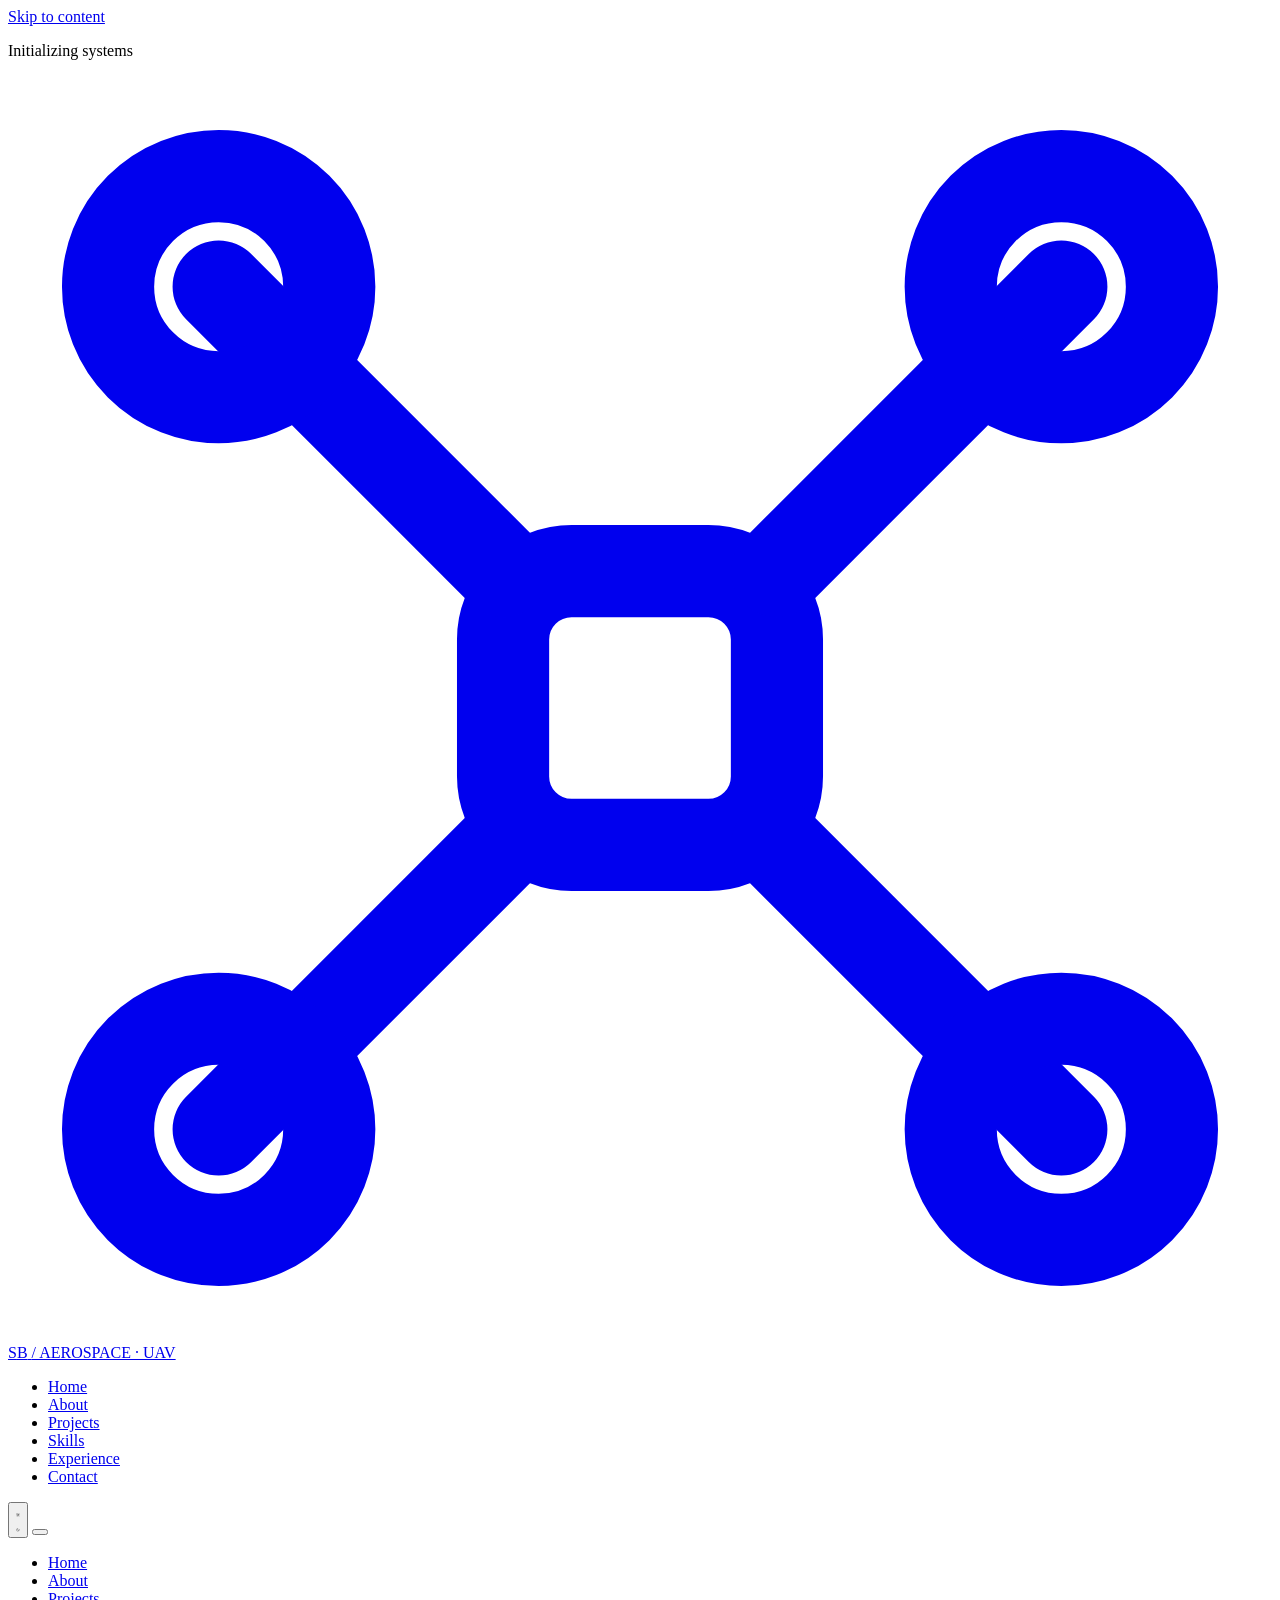
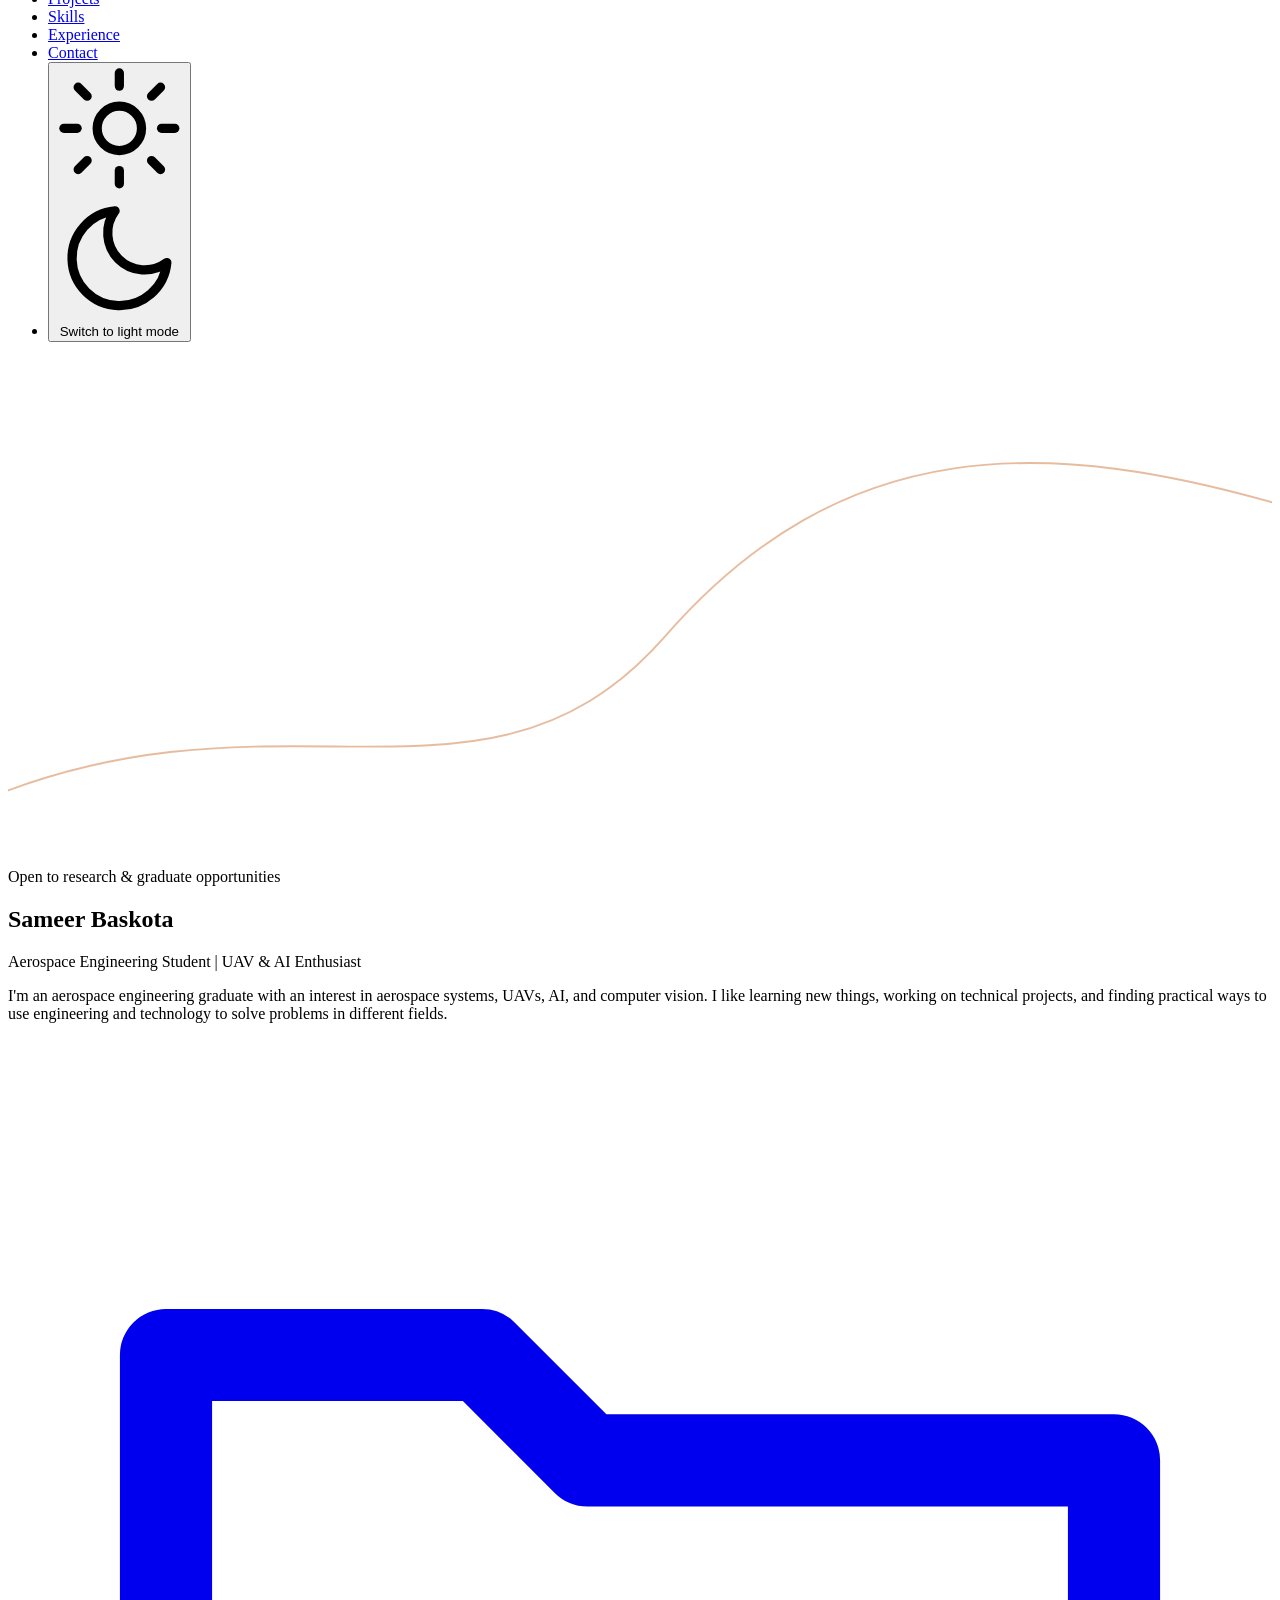
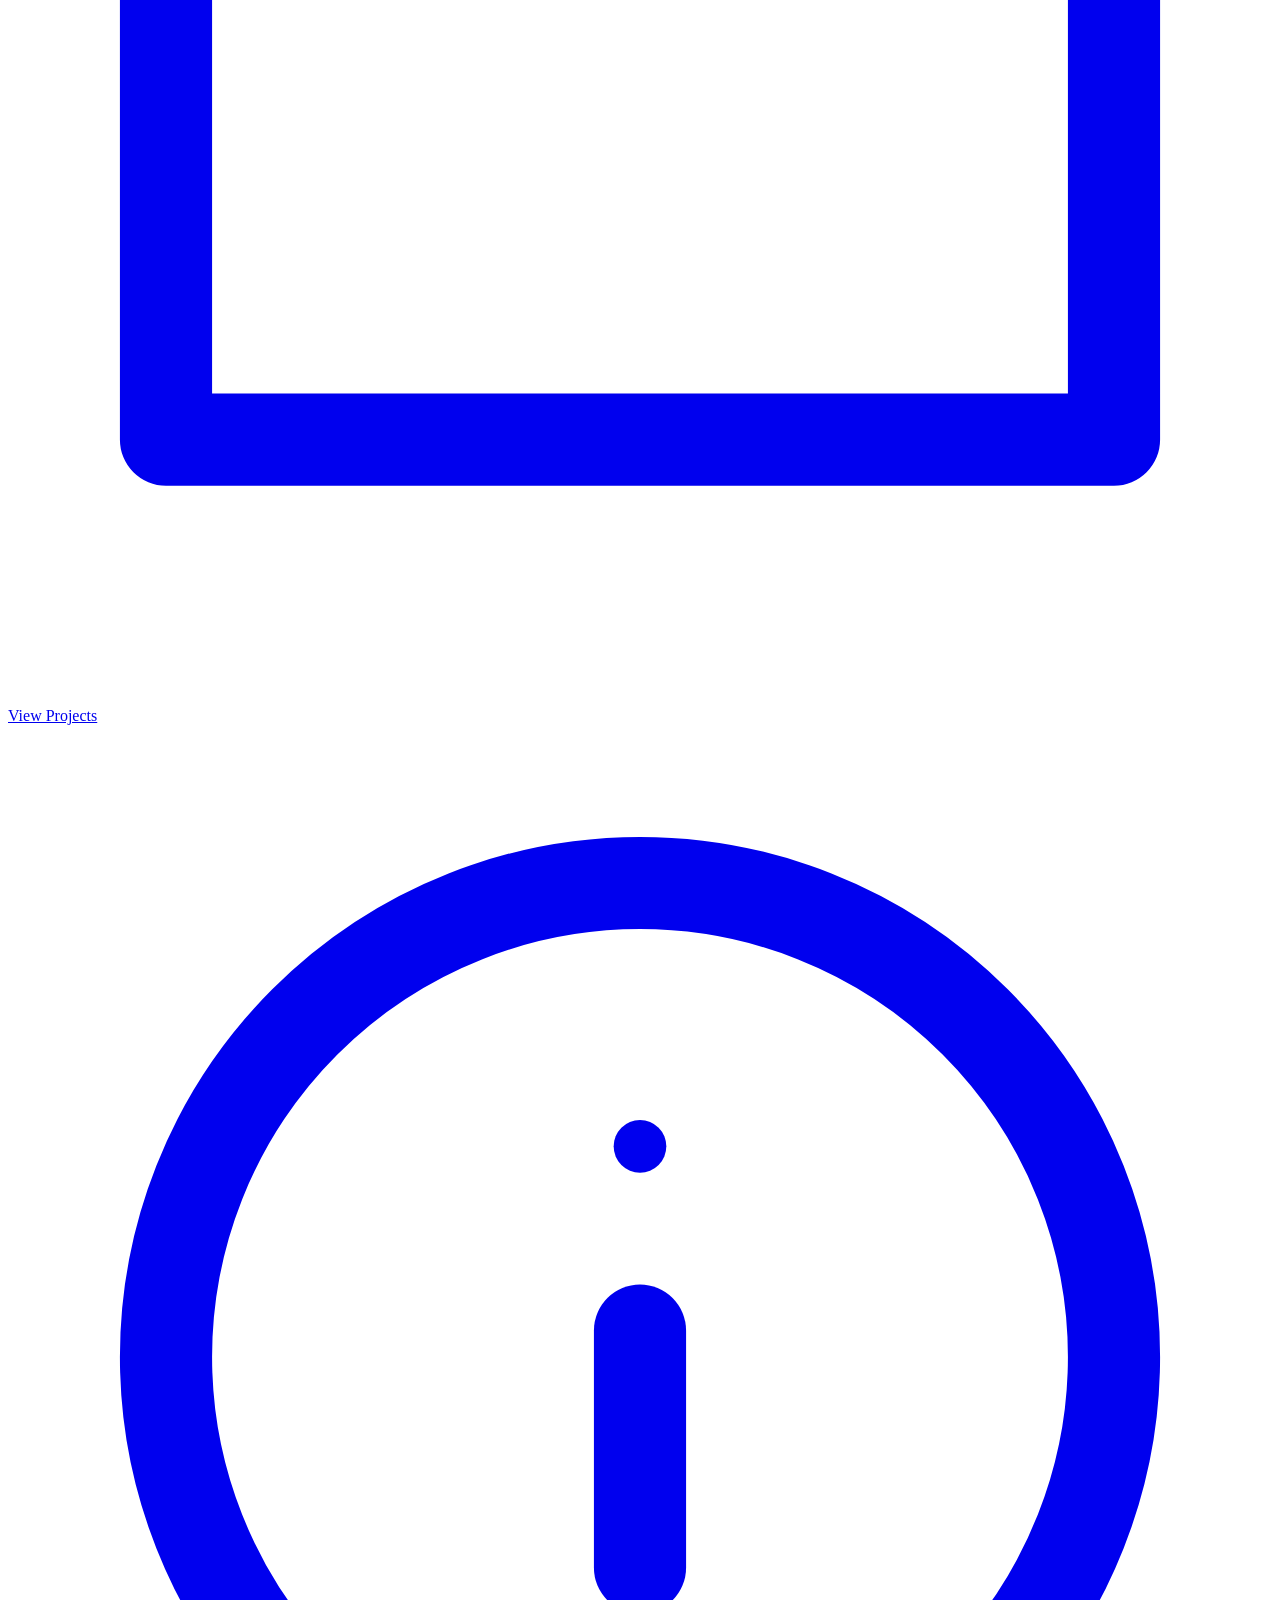
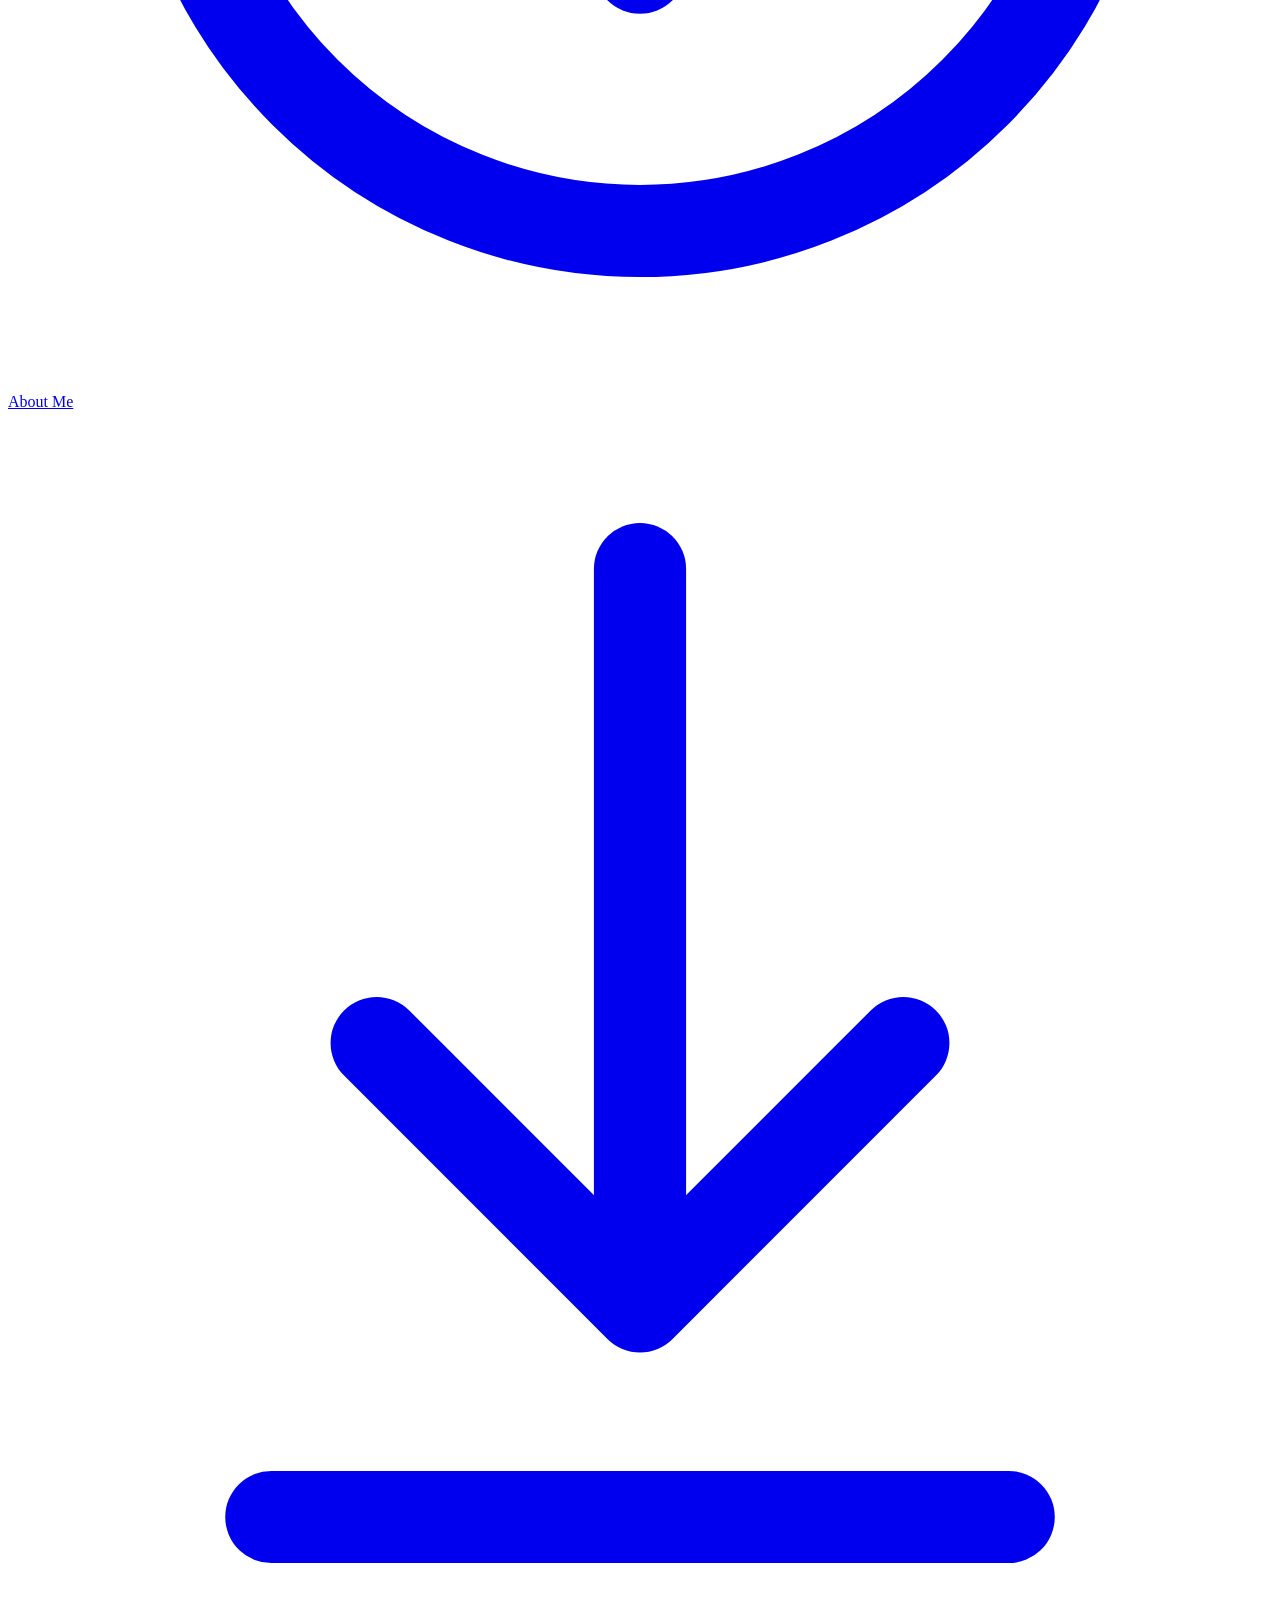
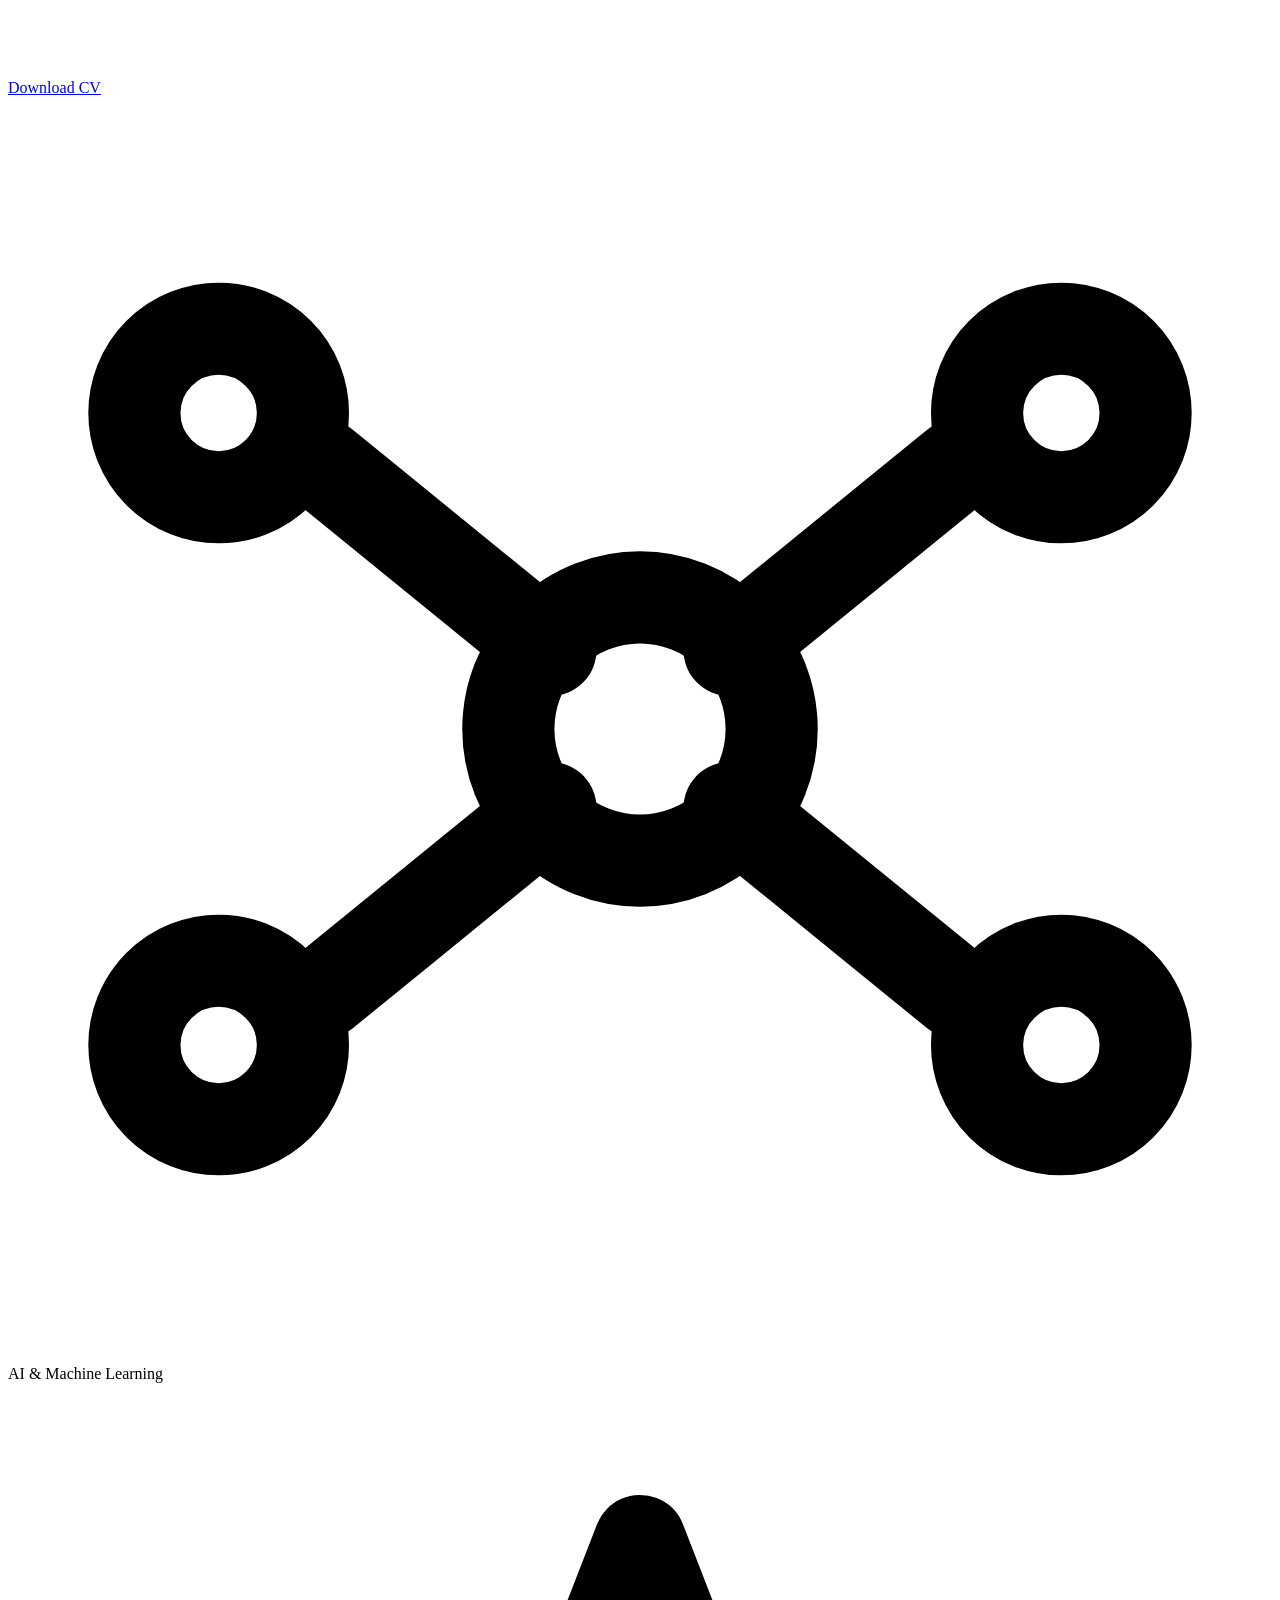
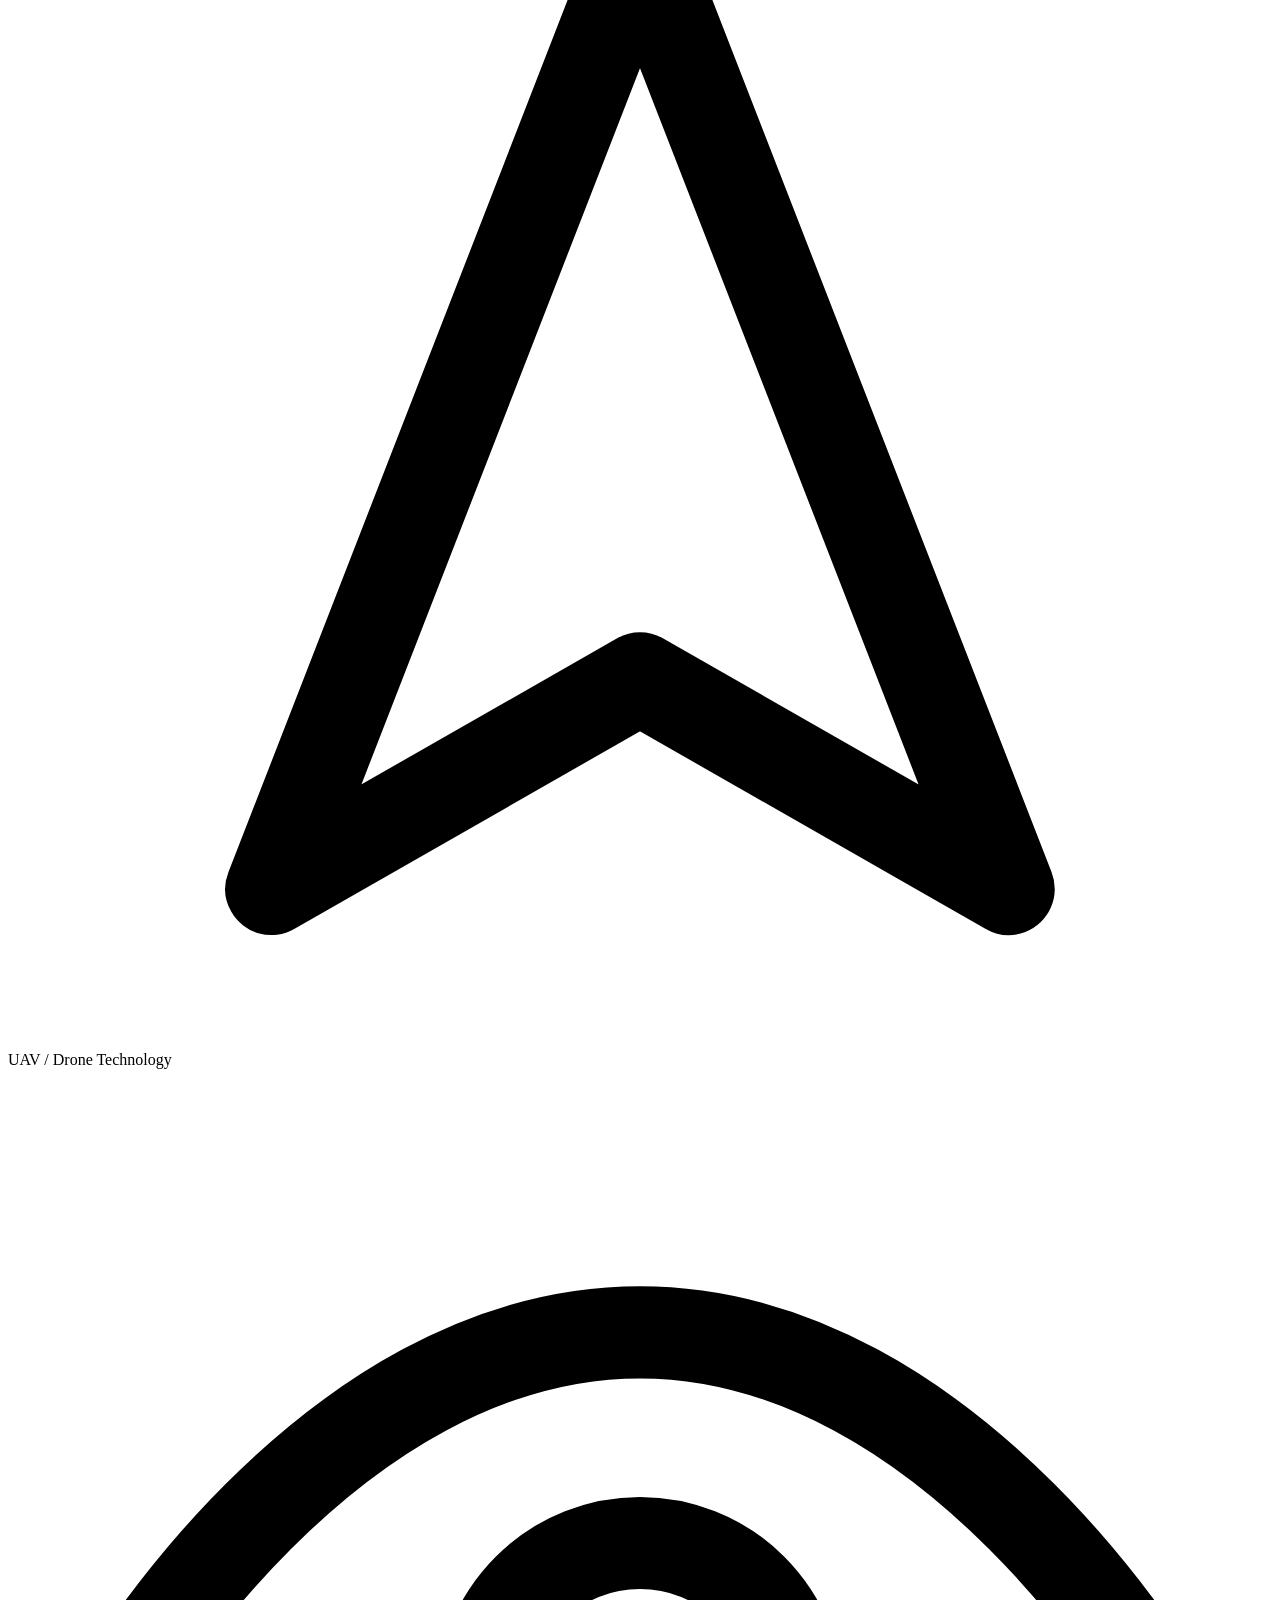
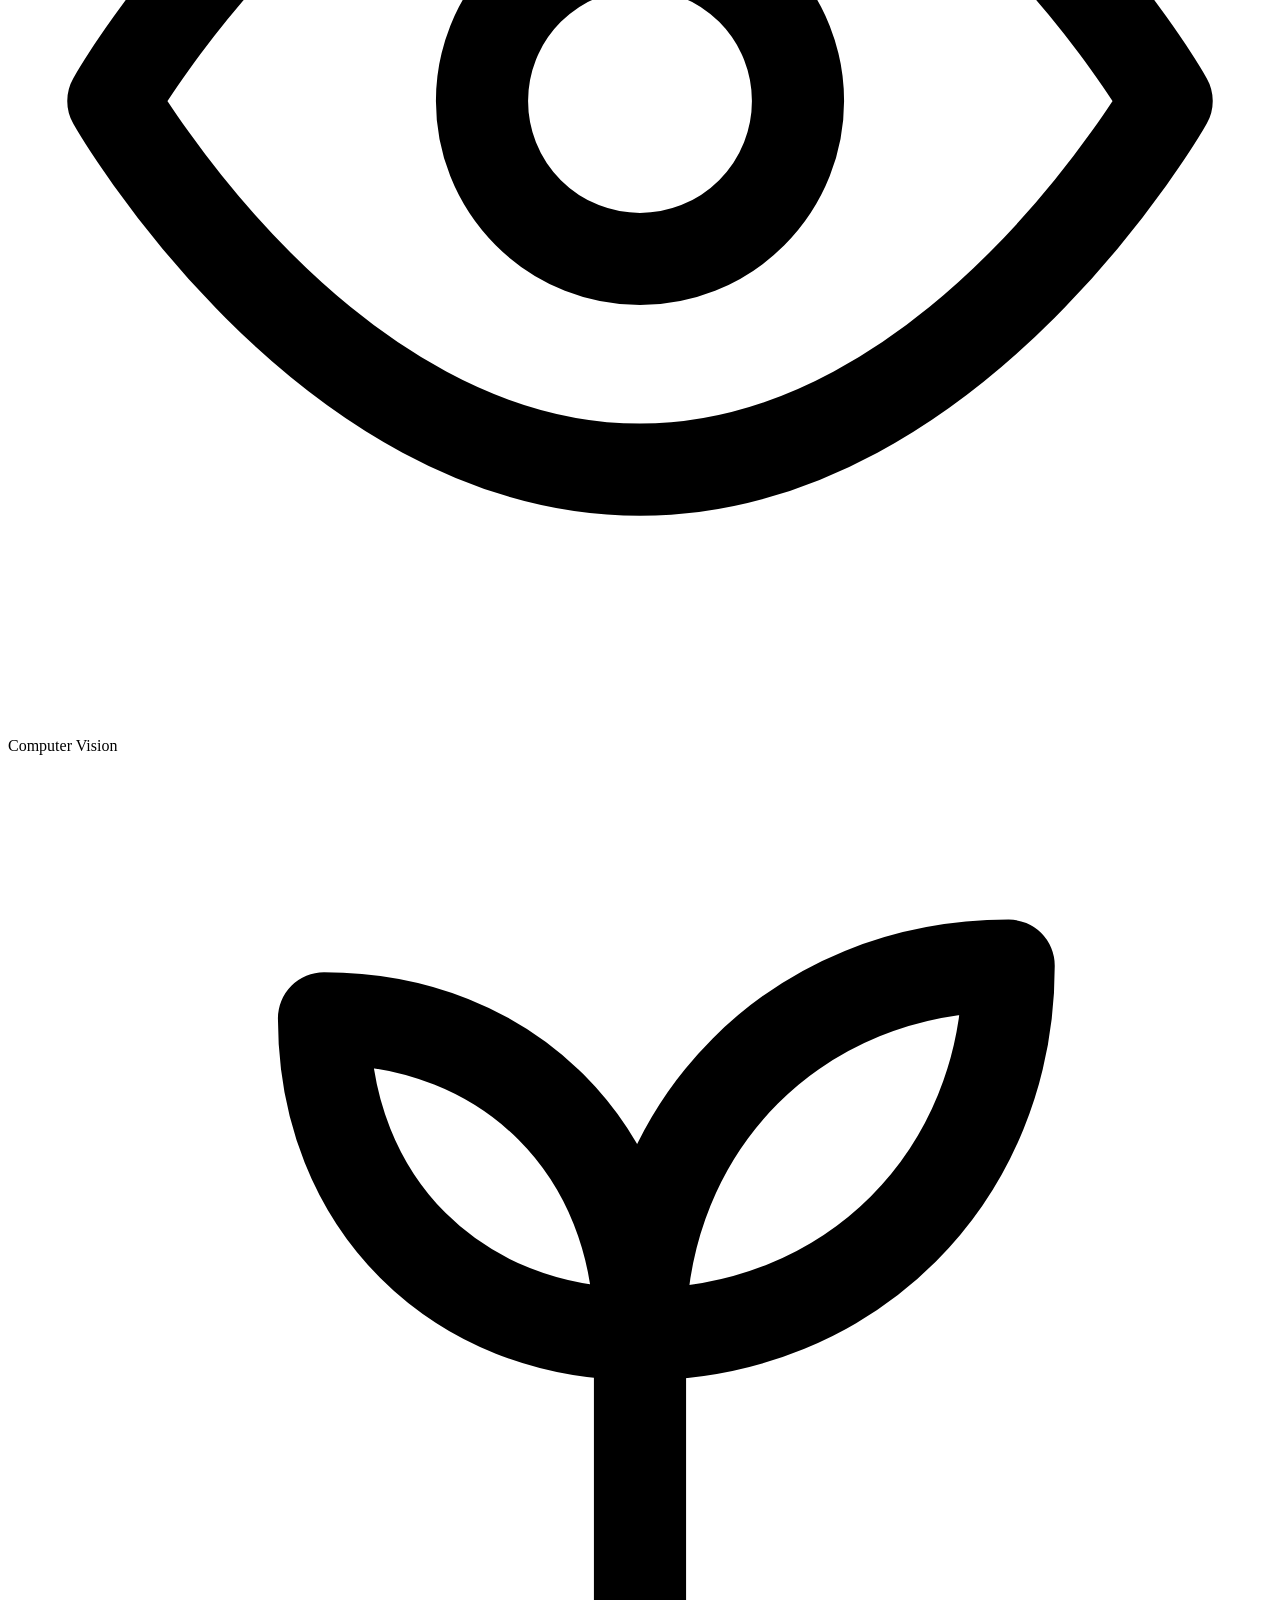
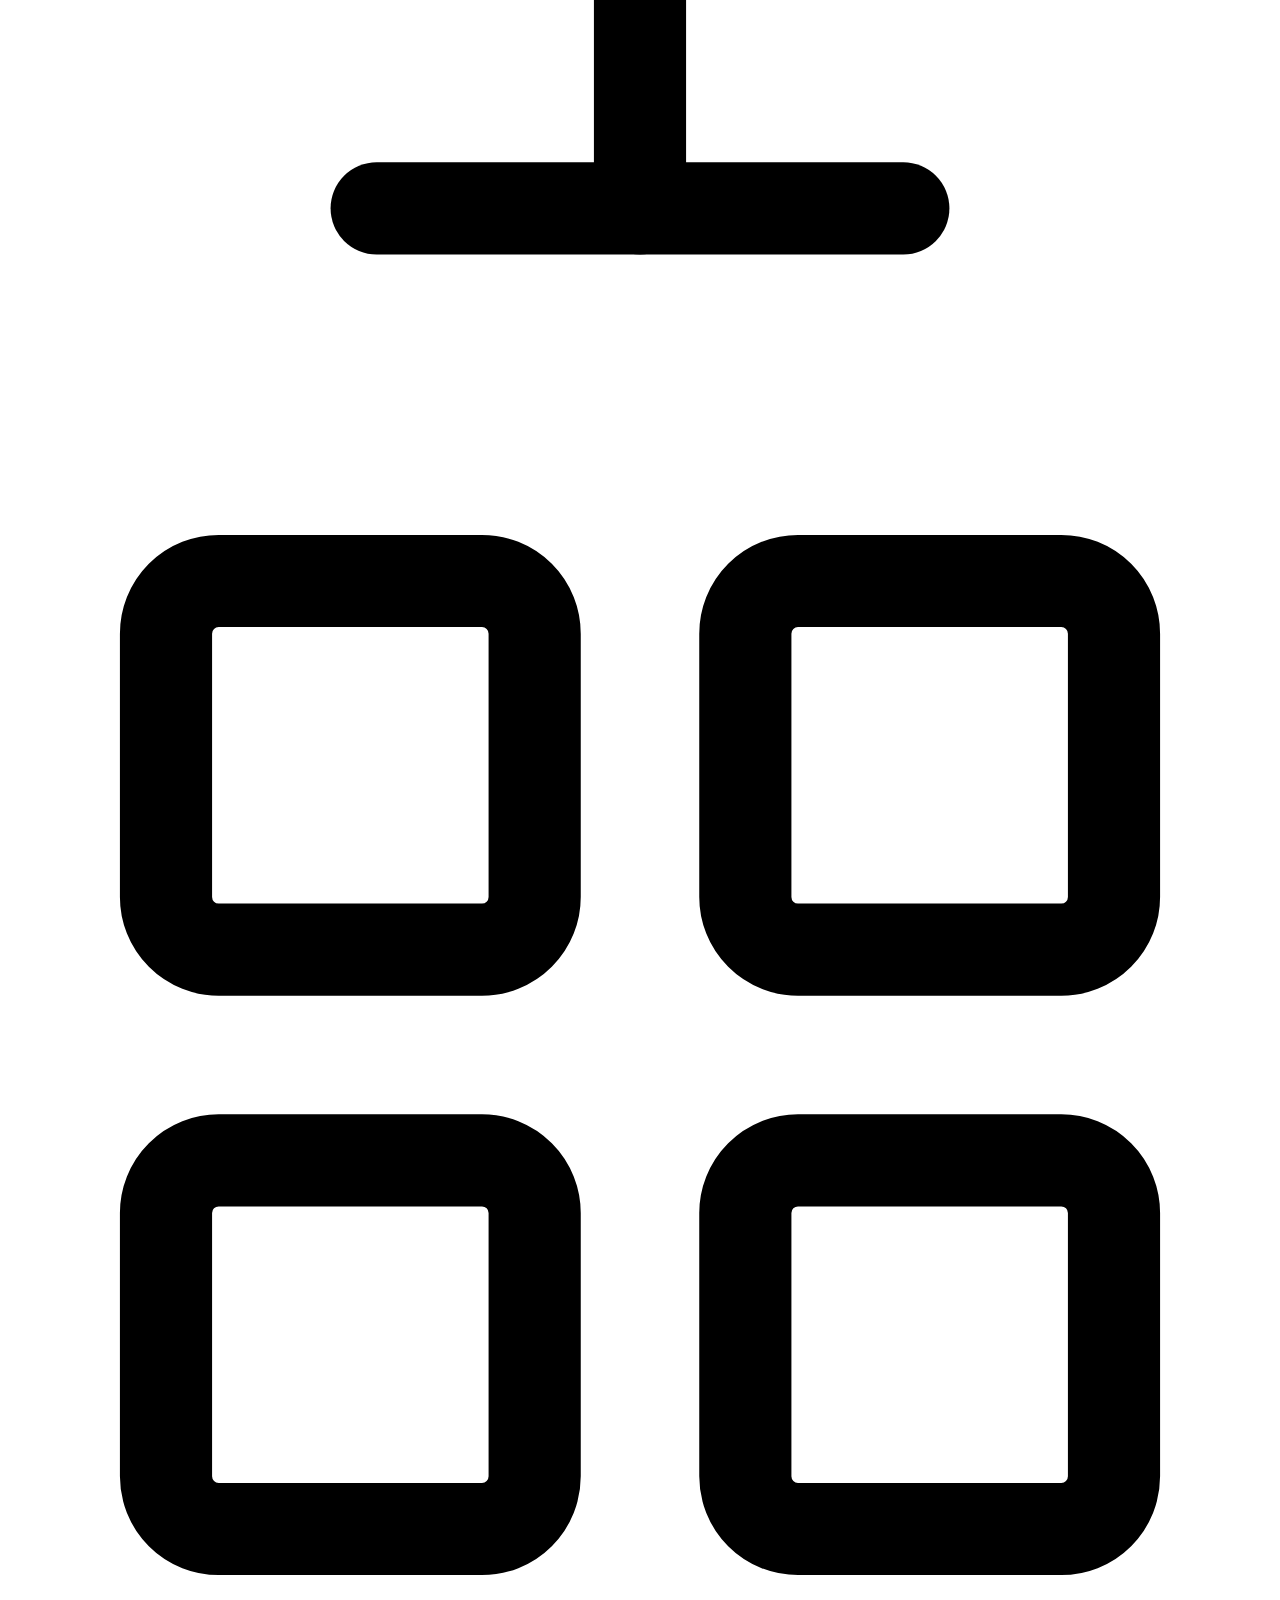
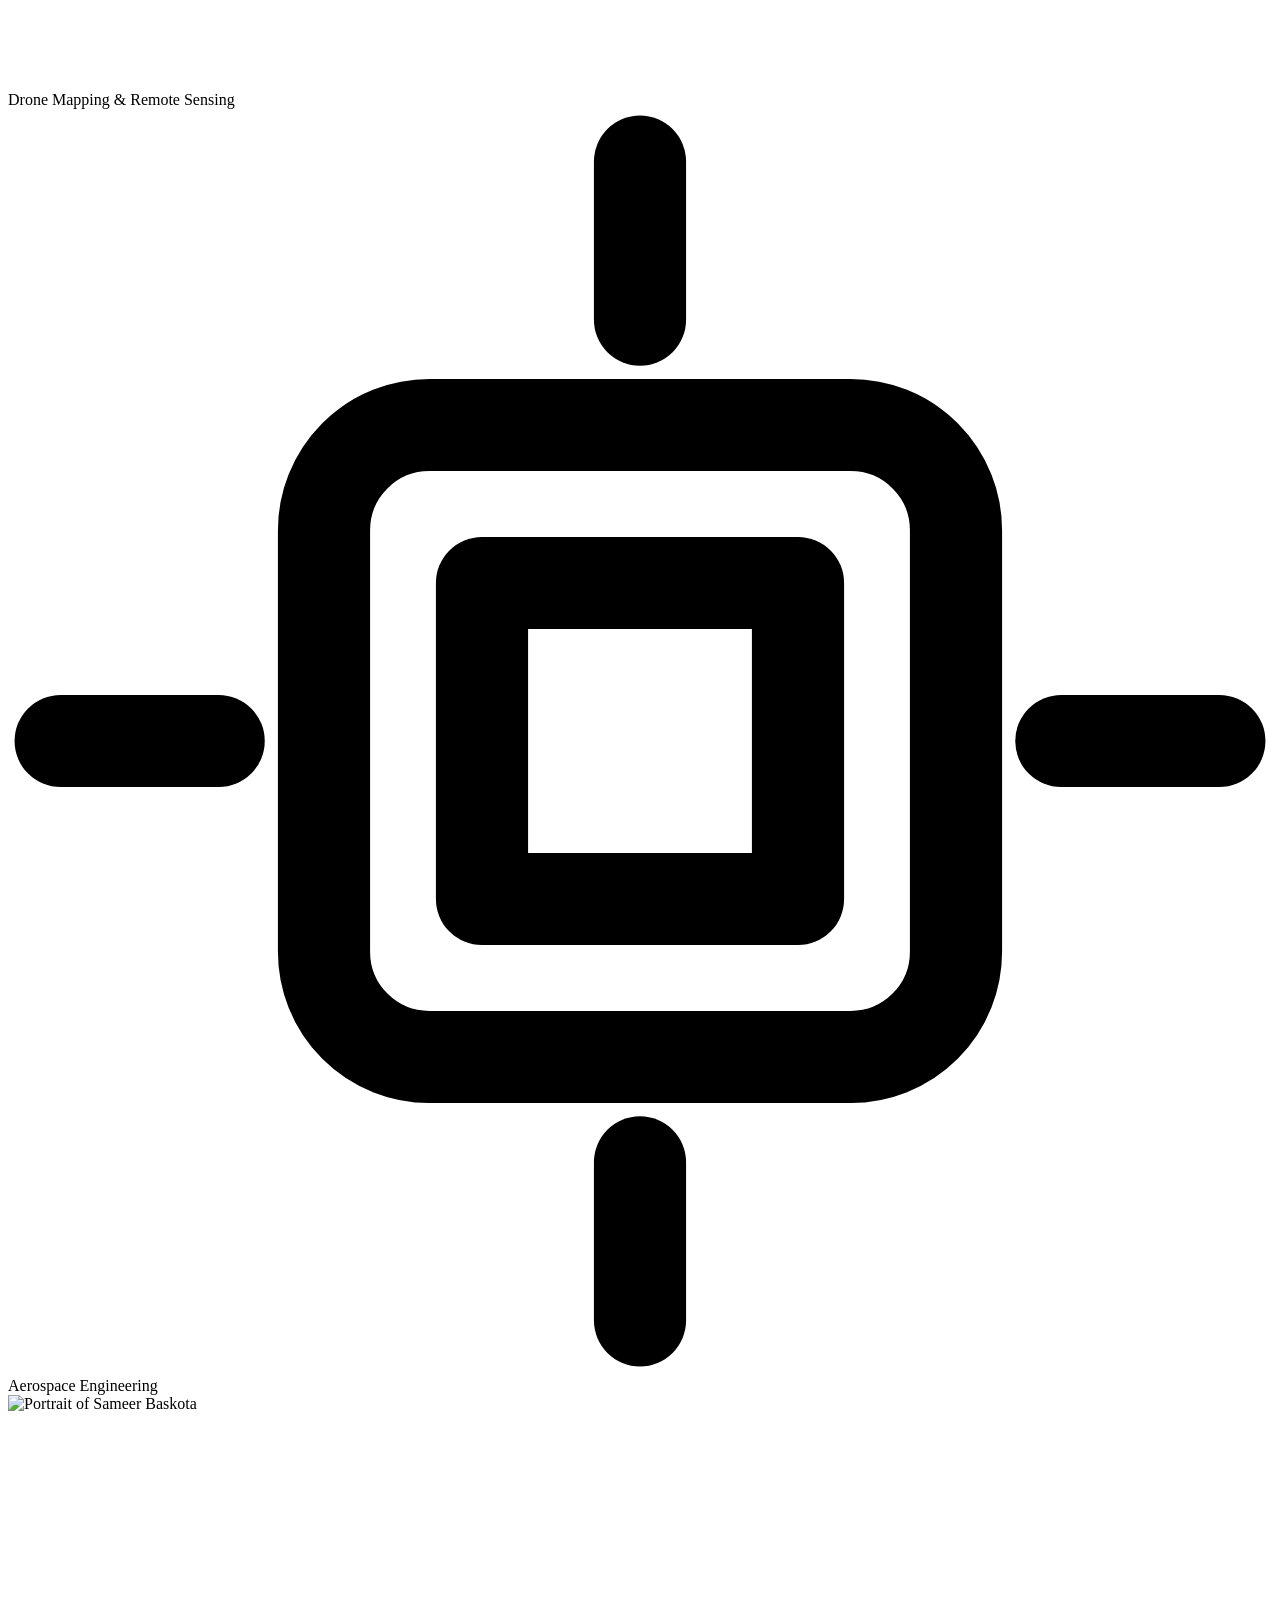
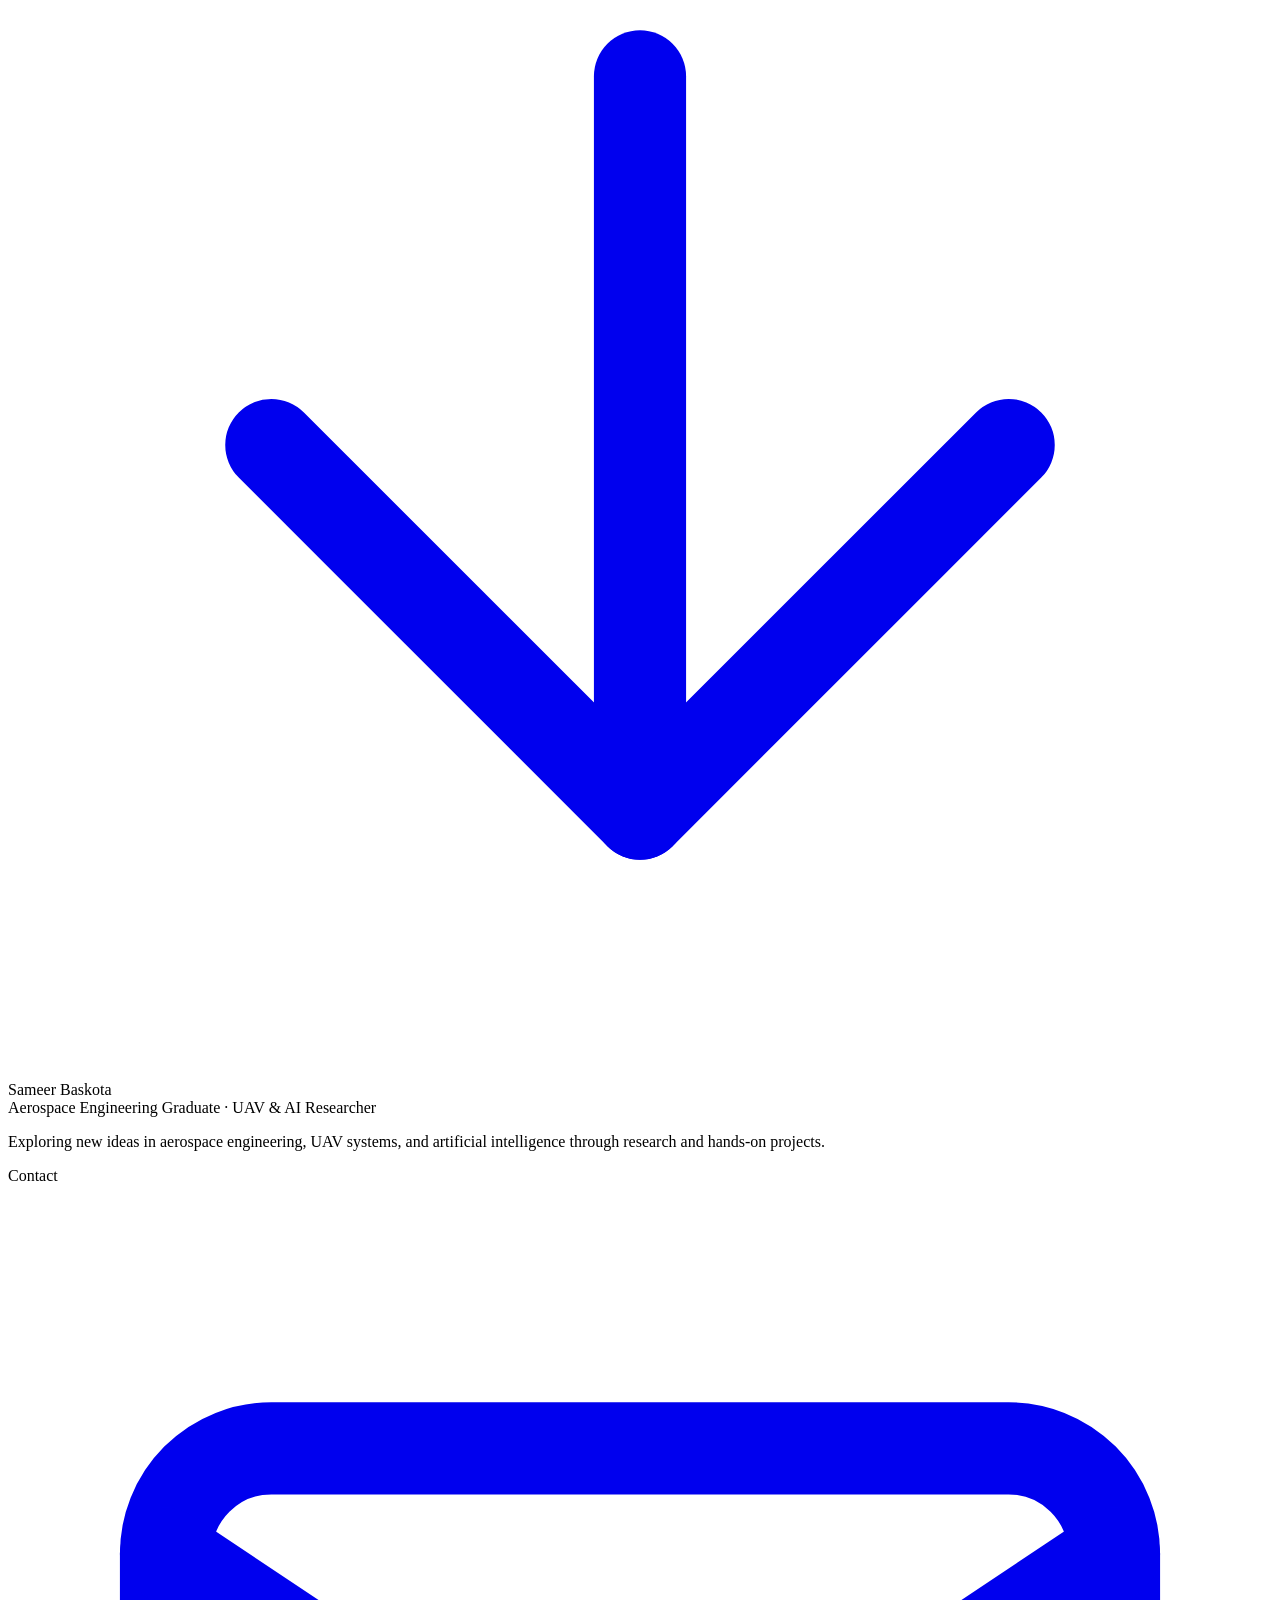
==== index.html @ 2323cd26 "Add files via upload" ====
<!DOCTYPE html>
<html lang="en">
<head>
  <meta charset="UTF-8">
  <script>
    // Runs synchronously before first paint — two jobs:
    // 1) if the radar loader already played this session, mark <html> so
    //    the matching CSS rule hides #loader instantly on this page too.
    // 2) apply the saved light/dark theme preference before paint so
    //    there is never a flash of the wrong theme.
    (function () {
      try {
        if (sessionStorage.getItem('sbLoaderShown')) {
          document.documentElement.className += ' no-loader';
        }
      } catch (e) { /* sessionStorage unavailable — loader just replays */ }
      try {

        document.documentElement.setAttribute('data-theme', 'light');
        var savedTheme = localStorage.getItem('sbTheme');
        if (savedTheme === 'dark') {
          document.documentElement.setAttribute('data-theme', 'dark');
        }
      } catch (e) { /* localStorage unavailable — stays on the light theme */ }
    })();
  </script>
  <meta name="viewport" content="width=device-width, initial-scale=1.0">
  <title>Sameer Baskota | Aerospace Engineer · UAV & AI Researcher</title>
  <meta name="description" content="Portfolio of Sameer Baskota, an Aerospace Engineering student at Pulchowk Campus (IOE, Tribhuvan University) building UAV-based crop health monitoring, computer vision">
  <meta name="keywords" content="Sameer Baskota, Aerospace Engineering, UAV, Drone Mapping, Precision Agriculture, Computer Vision, Remote Sensing, Pulchowk Campus, Tribhuvan University, AgriTech, Machine Learning">
  <meta name="author" content="Sameer Baskota">
  <link rel="canonical" href="https://sameerbaskota.com.np">


  <meta property="og:type" content="website">
  <meta property="og:url" content="https://sameerbaskota.com.np">
  <meta property="og:site_name" content="Sameer Baskota">
  <meta property="og:title" content="Sameer Baskota — Aerospace Engineer · UAV & AI Researcher">
  <meta property="og:description" content="Portfolio of Sameer Baskota, an Aerospace Engineering student at Pulchowk Campus (IOE, Tribhuvan University) building UAV-based crop health monitoring, computer vision, and precision agriculture systems.">
  <meta property="og:image" content="https://sameerbaskota.com.np/images/og-image.png">

  <meta name="twitter:card" content="summary_large_image">
  <meta name="twitter:title" content="Sameer Baskota — Aerospace Engineer · UAV & AI Researcher">
  <meta name="twitter:description" content="Portfolio of Sameer Baskota, an Aerospace Engineering student at Pulchowk Campus (IOE, Tribhuvan University) building UAV-based crop health monitoring, computer vision, and precision agriculture systems.">
  <meta name="twitter:image" content="https://sameerbaskota.com.np/images/og-image.png">

  <meta name="theme-color" content="#F8F3E8">
  <link rel="icon" href="images/favicon.svg" type="image/svg+xml">
  <link rel="icon" href="images/favicon-32.png" sizes="32x32" type="image/png">
  <link rel="apple-touch-icon" href="images/apple-touch-icon.png">

  <link rel="stylesheet" href="css/main.css">
  
</head>
<body>
  <a href="#main-content" class="skip-link">Skip to content</a>
  <div id="loader" aria-hidden="true">
    <div class="loader-radar">
      <div class="loader-radar-sweep"></div>
      <div class="loader-radar-dot"></div>
    </div>
    <p class="loader-text">Initializing systems<span class="dots"></span></p>
    <div class="loader-bar"></div>
  </div>
  <div id="scroll-progress"></div>
  <div id="spotlight"></div>
  <header class="site-header">
    <div class="container">
      <a href="index.html" class="brand">
        <svg class="brand-mark" viewBox="0 0 24 24" fill="none" stroke="currentColor" stroke-width="1.75" stroke-linecap="round" stroke-linejoin="round" aria-hidden="true"><rect x="9.4" y="9.4" width="5.2" height="5.2" rx="1.3"/><line x1="9.4" y1="9.4" x2="4" y2="4"/><line x1="14.6" y1="9.4" x2="20" y2="4"/><line x1="9.4" y1="14.6" x2="4" y2="20"/><line x1="14.6" y1="14.6" x2="20" y2="20"/><circle cx="4" cy="4" r="2.1"/><circle cx="20" cy="4" r="2.1"/><circle cx="4" cy="20" r="2.1"/><circle cx="20" cy="20" r="2.1"/></svg>
        <span>S<span class="brand-b">B</span></span>
        <span class="brand-tag">/ AEROSPACE &middot; UAV</span>
      </a>

      <nav class="main-nav" aria-label="Primary">
        <ul class="main-nav-list">
          <li><a href="index.html" class="active">Home</a></li>
          <li><a href="about.html" class="">About</a></li>
          <li><a href="projects.html" class="">Projects</a></li>
          <li><a href="skills.html" class="">Skills</a></li>
          <li><a href="experience.html" class="">Experience</a></li>
          
          <li><a href="contact.html" class="">Contact</a></li>
        </ul>
      </nav>

      <button class="theme-toggle" id="theme-toggle" type="button" aria-label="Switch to light theme" aria-pressed="false">
        <svg class="icon-sun" viewBox="0 0 24 24" fill="none" stroke="currentColor" stroke-width="1.75" stroke-linecap="round" stroke-linejoin="round" aria-hidden="true"><circle cx="12" cy="12" r="4.2"/><line x1="12" y1="1.5" x2="12" y2="4"/><line x1="12" y1="20" x2="12" y2="22.5"/><line x1="4.2" y1="4.2" x2="5.9" y2="5.9"/><line x1="18.1" y1="18.1" x2="19.8" y2="19.8"/><line x1="1.5" y1="12" x2="4" y2="12"/><line x1="20" y1="12" x2="22.5" y2="12"/><line x1="4.2" y1="19.8" x2="5.9" y2="18.1"/><line x1="18.1" y1="5.9" x2="19.8" y2="4.2"/></svg>
        <svg class="icon-moon" viewBox="0 0 24 24" fill="none" stroke="currentColor" stroke-width="1.75" stroke-linecap="round" stroke-linejoin="round" aria-hidden="true"><path d="M21 12.8A9 9 0 1 1 11.2 3 7 7 0 0 0 21 12.8z"/></svg>
      </button>
      <button class="nav-toggle" aria-label="Toggle menu" aria-expanded="false">
        <span></span><span></span><span></span>
      </button>
    </div>
  </header>

  <div class="mobile-nav" id="mobile-nav">
    <ul>
      <li><a href="index.html" class="active">Home</a></li>
          <li><a href="about.html" class="">About</a></li>
          <li><a href="projects.html" class="">Projects</a></li>
          <li><a href="skills.html" class="">Skills</a></li>
          <li><a href="experience.html" class="">Experience</a></li>
          
          <li><a href="contact.html" class="">Contact</a></li>
      <li class="mobile-theme-row">
        <button class="theme-toggle theme-toggle--mobile" type="button" aria-label="Switch to light theme" aria-pressed="false">
          <svg class="icon-sun" viewBox="0 0 24 24" fill="none" stroke="currentColor" stroke-width="1.75" stroke-linecap="round" stroke-linejoin="round" aria-hidden="true"><circle cx="12" cy="12" r="4.2"/><line x1="12" y1="1.5" x2="12" y2="4"/><line x1="12" y1="20" x2="12" y2="22.5"/><line x1="4.2" y1="4.2" x2="5.9" y2="5.9"/><line x1="18.1" y1="18.1" x2="19.8" y2="19.8"/><line x1="1.5" y1="12" x2="4" y2="12"/><line x1="20" y1="12" x2="22.5" y2="12"/><line x1="4.2" y1="19.8" x2="5.9" y2="18.1"/><line x1="18.1" y1="5.9" x2="19.8" y2="4.2"/></svg>
          <svg class="icon-moon" viewBox="0 0 24 24" fill="none" stroke="currentColor" stroke-width="1.75" stroke-linecap="round" stroke-linejoin="round" aria-hidden="true"><path d="M21 12.8A9 9 0 1 1 11.2 3 7 7 0 0 0 21 12.8z"/></svg>
          <span class="theme-toggle-label">Switch to light mode</span>
        </button>
      </li>
    </ul>
  </div>

  <main id="main-content">
    <section class="hero hud-grid">
      <div class="hero-bg">
        <div class="hero-bg-gradient"></div>
        <div class="hero-radar" data-parallax="0.06">
          <div class="ring ring--1"></div>
          <div class="ring ring--2"></div>
          <div class="ring ring--3"></div>
          <div class="ring ring--4"></div>
          <div class="sweep"></div>
        </div>
        <div class="hero-glow" data-parallax="0.03"></div>
        <svg class="hero-flightpath" viewBox="0 0 1000 400" preserveAspectRatio="none" aria-hidden="true">
        <path d="M -20 350 C 220 250, 380 380, 520 220 S 820 60, 1020 120" stroke="#D07A3F" stroke-opacity="0.5" stroke-width="1.5" fill="none"/>
        <circle cx="1020" cy="120" r="3" fill="#8DB4E0"/>
      </svg>
      </div>

      <div class="container">
        <div class="hero-content">
          <div>
            <span class="hero-badge reveal">
              <span class="pulse"></span>
              <span class="eyebrow">Open to research &amp; graduate opportunities</span>
            </span>

            <h1 class="reveal reveal-delay-1">Sameer Baskota</h2>

            <p class="hero-role reveal reveal-delay-1">
              Aerospace Engineering Student <span class="sep">|</span> UAV &amp; AI Enthusiast
            </p>

            <p class="hero-typewriter reveal reveal-delay-2" id="typewriter" aria-live="polite"></p>

            <p class="hero-desc reveal reveal-delay-2">
              I'm an aerospace engineering graduate with an interest in aerospace systems, UAVs, AI, and computer vision. I like learning new things, working on technical projects, and finding practical ways to use engineering and technology to solve problems in different fields.
            </p>

            <div class="hero-cta reveal reveal-delay-3">
              <a href="projects.html" class="btn btn--primary">
                <svg viewBox="0 0 24 24" fill="none" stroke="currentColor" stroke-width="1.75" stroke-linecap="round" stroke-linejoin="round" aria-hidden="true"><path d="M3 6h6l2 2h10v11H3z"/></svg>
                View Projects
              </a>
              <a href="about.html" class="btn btn--ghost">
                <svg viewBox="0 0 24 24" fill="none" stroke="currentColor" stroke-width="1.75" stroke-linecap="round" stroke-linejoin="round" aria-hidden="true"><circle cx="12" cy="12" r="9"/><line x1="12" y1="16" x2="12" y2="11.5"/><circle cx="12" cy="8" r="0.5" fill="currentColor" stroke="none"/></svg>
                About Me
              </a>
              <a href="assets/Sameer_Baskota_CV.pdf" download class="btn btn--ghost">
                <svg viewBox="0 0 24 24" fill="none" stroke="currentColor" stroke-width="1.75" stroke-linecap="round" stroke-linejoin="round" aria-hidden="true"><path d="M12 3v12"/><polyline points="7 12 12 17 17 12"/><line x1="5" y1="21" x2="19" y2="21"/></svg>
                Download CV
              </a>
            </div>

            <div class="hero-topics reveal reveal-delay-4">
              <span class="topic-chip"><svg viewBox="0 0 24 24" fill="none" stroke="currentColor" stroke-width="1.75" stroke-linecap="round" stroke-linejoin="round" aria-hidden="true"><circle cx="12" cy="12" r="2.5"/><circle cx="4" cy="6" r="1.6"/><circle cx="20" cy="6" r="1.6"/><circle cx="4" cy="18" r="1.6"/><circle cx="20" cy="18" r="1.6"/><line x1="6" y1="7" x2="10.3" y2="10.5"/><line x1="18" y1="7" x2="13.7" y2="10.5"/><line x1="6" y1="17" x2="10.3" y2="13.5"/><line x1="18" y1="17" x2="13.7" y2="13.5"/></svg> AI &amp; Machine Learning</span>
              <span class="topic-chip"><svg viewBox="0 0 24 24" fill="none" stroke="currentColor" stroke-width="1.75" stroke-linecap="round" stroke-linejoin="round" aria-hidden="true"><path d="M12 3l7 18-7-4-7 4 7-18z"/></svg> UAV / Drone Technology</span>
              <span class="topic-chip"><svg viewBox="0 0 24 24" fill="none" stroke="currentColor" stroke-width="1.75" stroke-linecap="round" stroke-linejoin="round" aria-hidden="true"><path d="M2 12s4-7 10-7 10 7 10 7-4 7-10 7-10-7-10-7z"/><circle cx="12" cy="12" r="3"/></svg> Computer Vision</span>
              <span class="topic-chip"><svg viewBox="0 0 24 24" fill="none" stroke="currentColor" stroke-width="1.75" stroke-linecap="round" stroke-linejoin="round" aria-hidden="true"><path d="M7 20h10"/><path d="M12 20V11"/><path d="M12 11C12 7.5 9.5 5 6 5c0 3.5 2.5 6 6 6z"/><path d="M12 11c0-4 3-7 7-7 0 4-3 7-7 7z"/></svg> </span>
              <span class="topic-chip"><svg viewBox="0 0 24 24" fill="none" stroke="currentColor" stroke-width="1.75" stroke-linecap="round" stroke-linejoin="round" aria-hidden="true"><rect x="3" y="3" width="7" height="7" rx="1"/><rect x="14" y="3" width="7" height="7" rx="1"/><rect x="3" y="14" width="7" height="7" rx="1"/><rect x="14" y="14" width="7" height="7" rx="1"/></svg> Drone Mapping &amp; Remote Sensing</span>
              <span class="topic-chip"><svg viewBox="0 0 24 24" fill="none" stroke="currentColor" stroke-width="1.75" stroke-linecap="round" stroke-linejoin="round" aria-hidden="true"><rect x="6" y="6" width="12" height="12" rx="2"/><rect x="9" y="9" width="6" height="6"/><line x1="12" y1="1" x2="12" y2="4"/><line x1="12" y1="20" x2="12" y2="23"/><line x1="1" y1="12" x2="4" y2="12"/><line x1="20" y1="12" x2="23" y2="12"/></svg> Aerospace Engineering</span>
            </div>
          </div>

          <div class="hero-portrait-wrap reveal reveal-delay-2">
            <div class="hero-portrait-glow"></div>
            <div class="hero-frame-outline"></div>
            <div class="hero-portrait corner-frame">
              <img src="images/portrait.jpg" alt="Portrait of Sameer Baskota" width="420" height="525">
              <div class="portrait-shade"></div>
            </div>
          </div>
        </div>
      </div>

      <a href="#highlights" class="scroll-cue" aria-label="Scroll down">
        <svg viewBox="0 0 24 24" fill="none" stroke="currentColor" stroke-width="1.75" stroke-linecap="round" stroke-linejoin="round" aria-hidden="true"><line x1="12" y1="5" x2="12" y2="19"/><polyline points="19 12 12 19 5 12"/></svg>
      </a>
    </section>

    <section></section> 
        </div>
      </div>
    </section>

  </main>

  <footer class="site-footer">
    <div class="container">
      <div class="footer-grid">
        <div class="footer-brand">
          <div class="footer-name">Sameer Baskota</div>
          <div class="footer-title">Aerospace Engineering Graduate &middot; UAV &amp; AI Researcher</div>
          <p class="footer-tagline">
            Exploring new ideas in aerospace engineering, UAV systems, and artificial intelligence through research and hands-on projects.
          </p>
        </div>

        <div class="footer-contact">
          <div class="footer-col-heading">Contact</div>
          <div class="footer-list">
            <a href="mailto:sameerbaskota821@gmail.com">
              <svg viewBox="0 0 24 24" fill="none" stroke="currentColor" stroke-width="1.75" stroke-linecap="round" stroke-linejoin="round" aria-hidden="true"><rect x="3" y="5" width="18" height="14" rx="2"/><polyline points="3 7 12 13 21 7"/></svg>
              sameerbaskota821@gmail.com
            </a>
            <a href="tel:+9779864758824">
              <svg viewBox="0 0 24 24" fill="none" stroke="currentColor" stroke-width="1.75" stroke-linecap="round" stroke-linejoin="round" aria-hidden="true"><path d="M22 16.92v3a2 2 0 0 1-2.18 2 19.79 19.79 0 0 1-8.63-3.07 19.5 19.5 0 0 1-6-6 19.79 19.79 0 0 1-3.07-8.67A2 2 0 0 1 4.11 2h3a2 2 0 0 1 2 1.72c.127.96.361 1.903.7 2.81a2 2 0 0 1-.45 2.11L8.09 9.91a16 16 0 0 0 6 6l1.27-1.27a2 2 0 0 1 2.11-.45c.907.339 1.85.573 2.81.7A2 2 0 0 1 22 16.92z"/></svg>
              +977-9864758824
            </a>
          </div>
        </div>

        <div class="footer-links">
          <div class="footer-col-heading">Elsewhere</div>
          <div class="footer-list">
            <a href="https://github.com/sameerbaskota" target="_blank" rel="noopener noreferrer">
              <svg viewBox="0 0 24 24" fill="none" stroke="currentColor" stroke-width="1.75" stroke-linecap="round" stroke-linejoin="round" aria-hidden="true"><path d="M9 19c-5 1.5-5-2.5-7-3m14 6v-3.5c0-1 .1-1.4-.5-2 2.8-.3 5.5-1.4 5.5-6a4.6 4.6 0 0 0-1.3-3.2 4.2 4.2 0 0 0-.1-3.2s-1.1-.3-3.5 1.3a12.3 12.3 0 0 0-6.2 0C7.5 2.8 6.4 3.1 6.4 3.1a4.2 4.2 0 0 0-.1 3.2A4.6 4.6 0 0 0 5 9.5c0 4.6 2.7 5.7 5.5 6-.6.6-.6 1.2-.5 2V21"/></svg>
              GitHub
            </a>
            <a href="https://linkedin.com/in/sameerbaskota21/" target="_blank" rel="noopener noreferrer">
              <svg viewBox="0 0 24 24" fill="none" stroke="currentColor" stroke-width="1.75" stroke-linecap="round" stroke-linejoin="round" aria-hidden="true"><rect x="3" y="3" width="18" height="18" rx="2"/><line x1="8" y1="11" x2="8" y2="16"/><line x1="8" y1="8" x2="8" y2="8.01"/><path d="M12 16v-3a2 2 0 0 1 4 0v3"/><line x1="12" y1="11" x2="12" y2="16"/></svg>
              LinkedIn
            </a>
            <a href="https://sameerbaskota.com.np" target="_blank" rel="noopener noreferrer">
              <svg viewBox="0 0 24 24" fill="none" stroke="currentColor" stroke-width="1.75" stroke-linecap="round" stroke-linejoin="round" aria-hidden="true"><circle cx="12" cy="12" r="9"/><line x1="3" y1="12" x2="21" y2="12"/><path d="M12 3a14.5 14.5 0 0 1 0 18 14.5 14.5 0 0 1 0-18z"/></svg>
              sameerbaskota.com.np
            </a>
          </div>
        </div>
      </div>

      <div class="footer-bottom">
        <span>&copy; <span id="year">2026</span> Sameer Baskota. All rights reserved.</span>
        <span>27.6825&deg; N, 85.3170&deg; E &middot; Lalitpur, Nepal</span>
      </div>
    </div>
  </footer>

  <button id="back-to-top" aria-label="Back to top">
    <svg viewBox="0 0 24 24" fill="none" stroke="currentColor" stroke-width="1.75" stroke-linecap="round" stroke-linejoin="round" aria-hidden="true"><line x1="12" y1="19" x2="12" y2="5"/><polyline points="5 12 12 5 19 12"/></svg>
  </button>

  <script src="js/main.js"></script>
  <script>document.getElementById("year").textContent = new Date().getFullYear();</script>
</body>
</html>
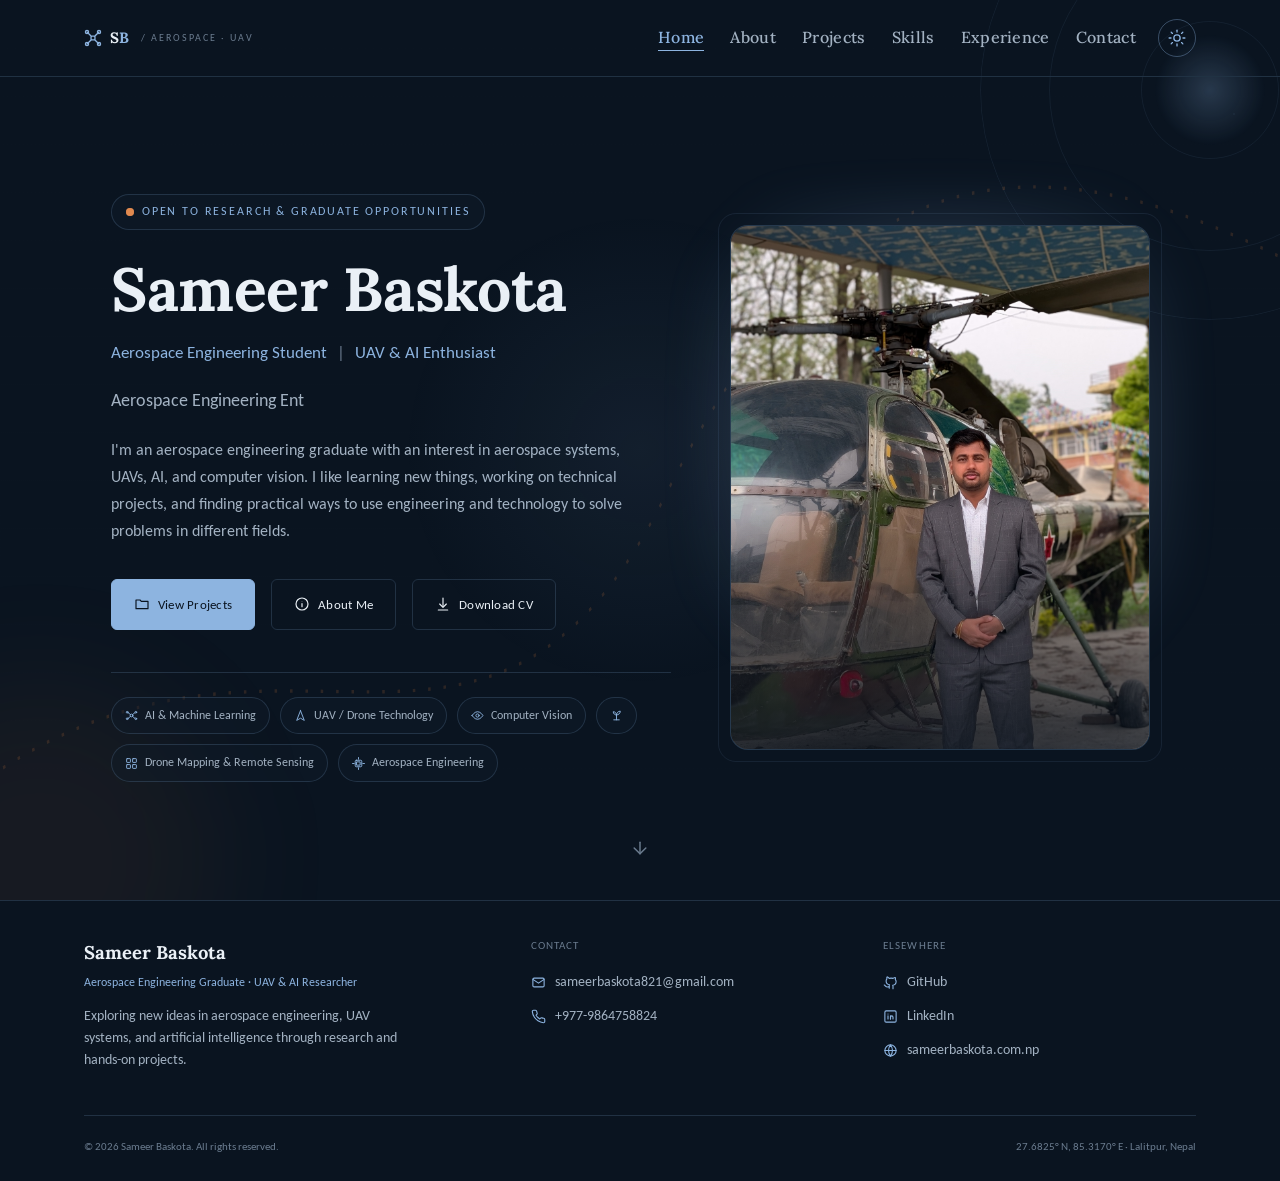
==== commit 5d5d00b9: "Update index.html" ====
--- a/index.html
+++ b/index.html
@@ -16,12 +16,12 @@
       } catch (e) { /* sessionStorage unavailable — loader just replays */ }
       try {
 
-        document.documentElement.setAttribute('data-theme', 'light');
+                document.documentElement.setAttribute('data-theme', 'dark');
         var savedTheme = localStorage.getItem('sbTheme');
-        if (savedTheme === 'dark') {
-          document.documentElement.setAttribute('data-theme', 'dark');
+        if (savedTheme === 'light') {
+          document.documentElement.setAttribute('data-theme', 'light');
         }
-      } catch (e) { /* localStorage unavailable — stays on the light theme */ }
+      } catch (e) { /* localStorage unavailable — stays on the dark theme */ }
     })();
   </script>
   <meta name="viewport" content="width=device-width, initial-scale=1.0">
--- a/css/main.css
+++ b/css/main.css
@@ -0,0 +1,13 @@
+/* Sameer Baskota — Portfolio
+   Vanilla HTML/CSS/JS build. No frameworks, no external dependencies. */
+
+@import url('base.css');
+@import url('layout.css');
+@import url('loader-nav.css');
+@import url('hero.css');
+@import url('components.css');
+@import url('about.css');
+@import url('projects.css');
+@import url('skills.css');
+@import url('experience.css');
+@import url('contact.css');
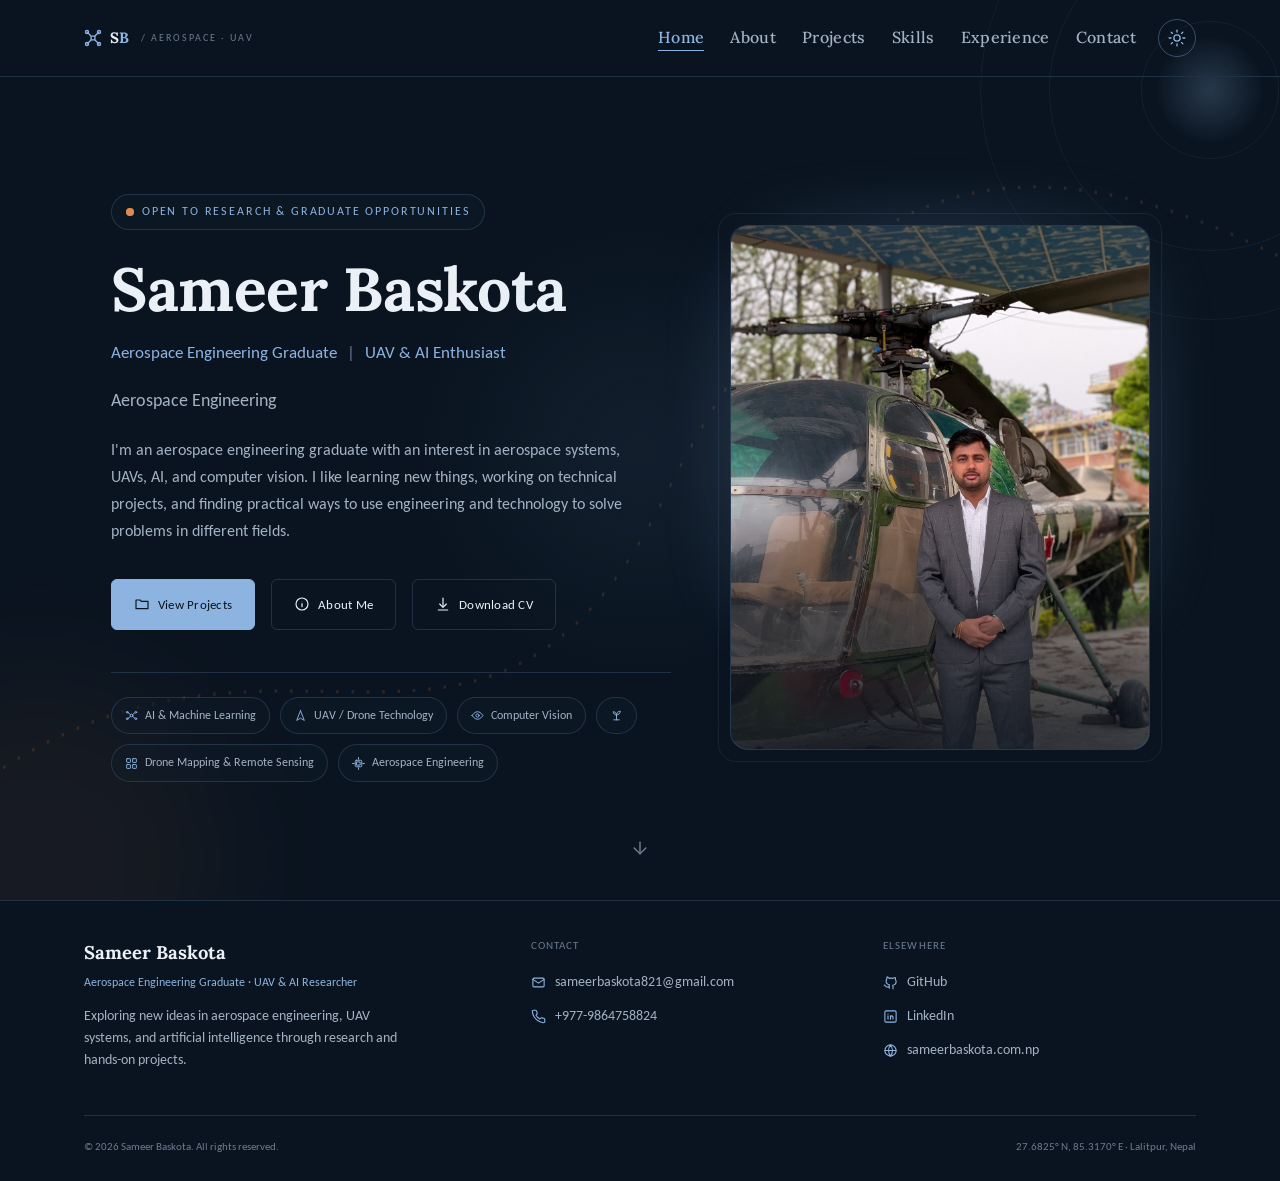
==== commit 123e4998: "Update index.html" ====
--- a/index.html
+++ b/index.html
@@ -142,7 +142,7 @@
             <h1 class="reveal reveal-delay-1">Sameer Baskota</h2>
 
             <p class="hero-role reveal reveal-delay-1">
-              Aerospace Engineering Student <span class="sep">|</span> UAV &amp; AI Enthusiast
+              Aerospace Engineering Graduate <span class="sep">|</span> UAV &amp; AI Enthusiast
             </p>
 
             <p class="hero-typewriter reveal reveal-delay-2" id="typewriter" aria-live="polite"></p>
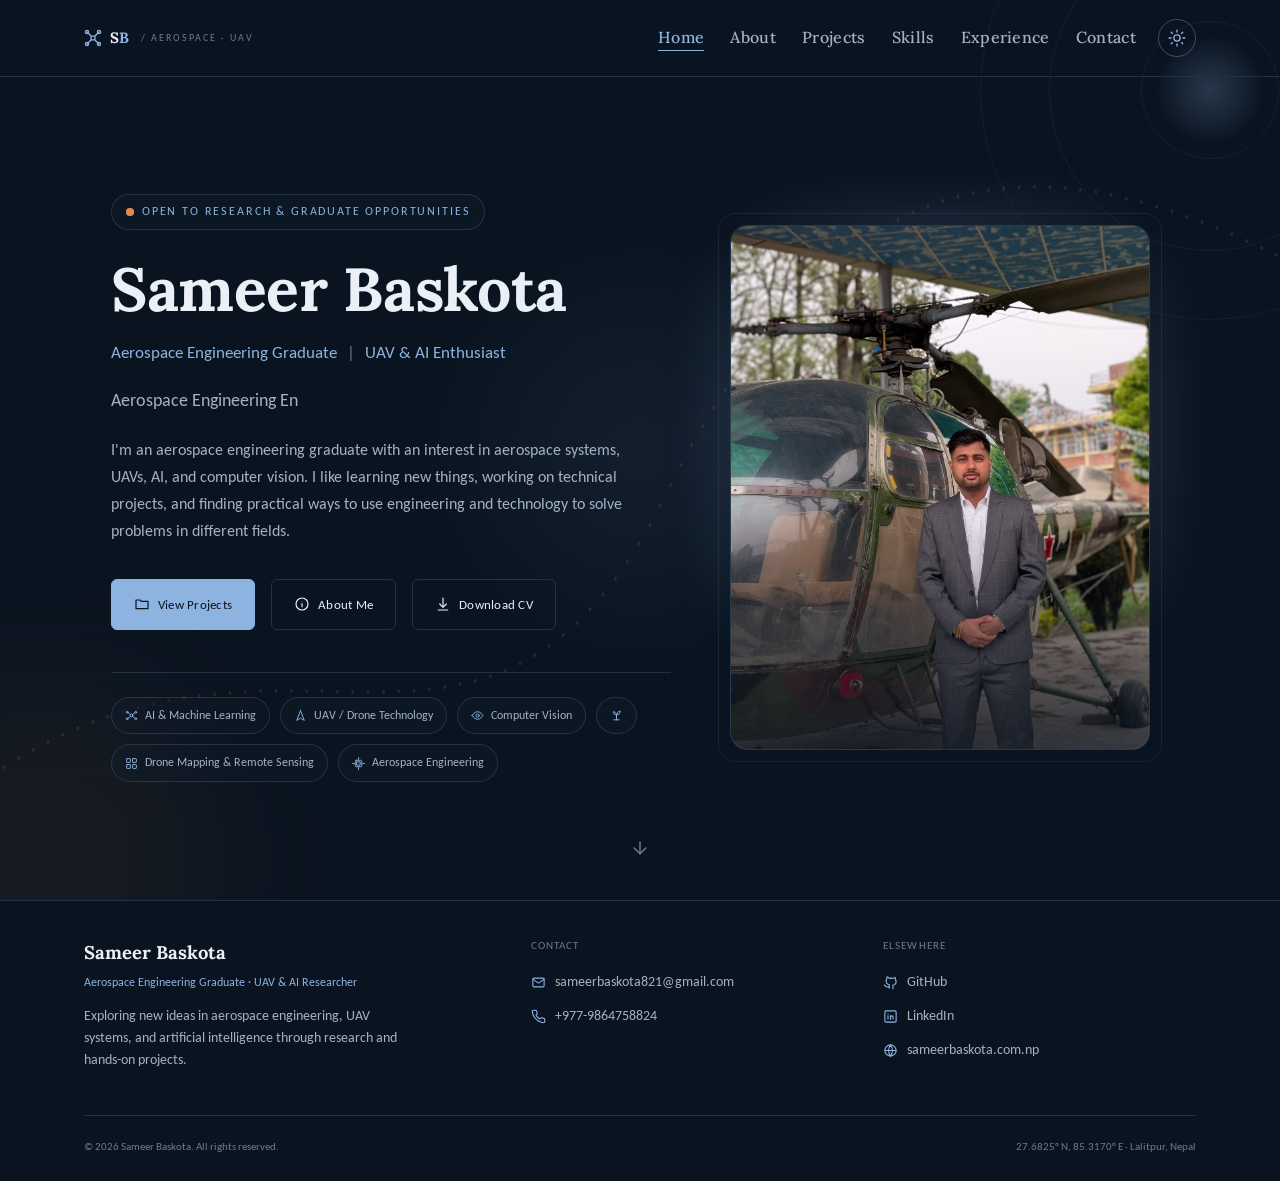
==== commit ca89adaf: "Update index.html" ====
--- a/index.html
+++ b/index.html
@@ -227,7 +227,7 @@
         <div class="footer-links">
           <div class="footer-col-heading">Elsewhere</div>
           <div class="footer-list">
-            <a href="https://github.com/sameerbaskota" target="_blank" rel="noopener noreferrer">
+            <a href="https://github.com/SAMEERCPU" target="_blank" rel="noopener noreferrer">
               <svg viewBox="0 0 24 24" fill="none" stroke="currentColor" stroke-width="1.75" stroke-linecap="round" stroke-linejoin="round" aria-hidden="true"><path d="M9 19c-5 1.5-5-2.5-7-3m14 6v-3.5c0-1 .1-1.4-.5-2 2.8-.3 5.5-1.4 5.5-6a4.6 4.6 0 0 0-1.3-3.2 4.2 4.2 0 0 0-.1-3.2s-1.1-.3-3.5 1.3a12.3 12.3 0 0 0-6.2 0C7.5 2.8 6.4 3.1 6.4 3.1a4.2 4.2 0 0 0-.1 3.2A4.6 4.6 0 0 0 5 9.5c0 4.6 2.7 5.7 5.5 6-.6.6-.6 1.2-.5 2V21"/></svg>
               GitHub
             </a>
